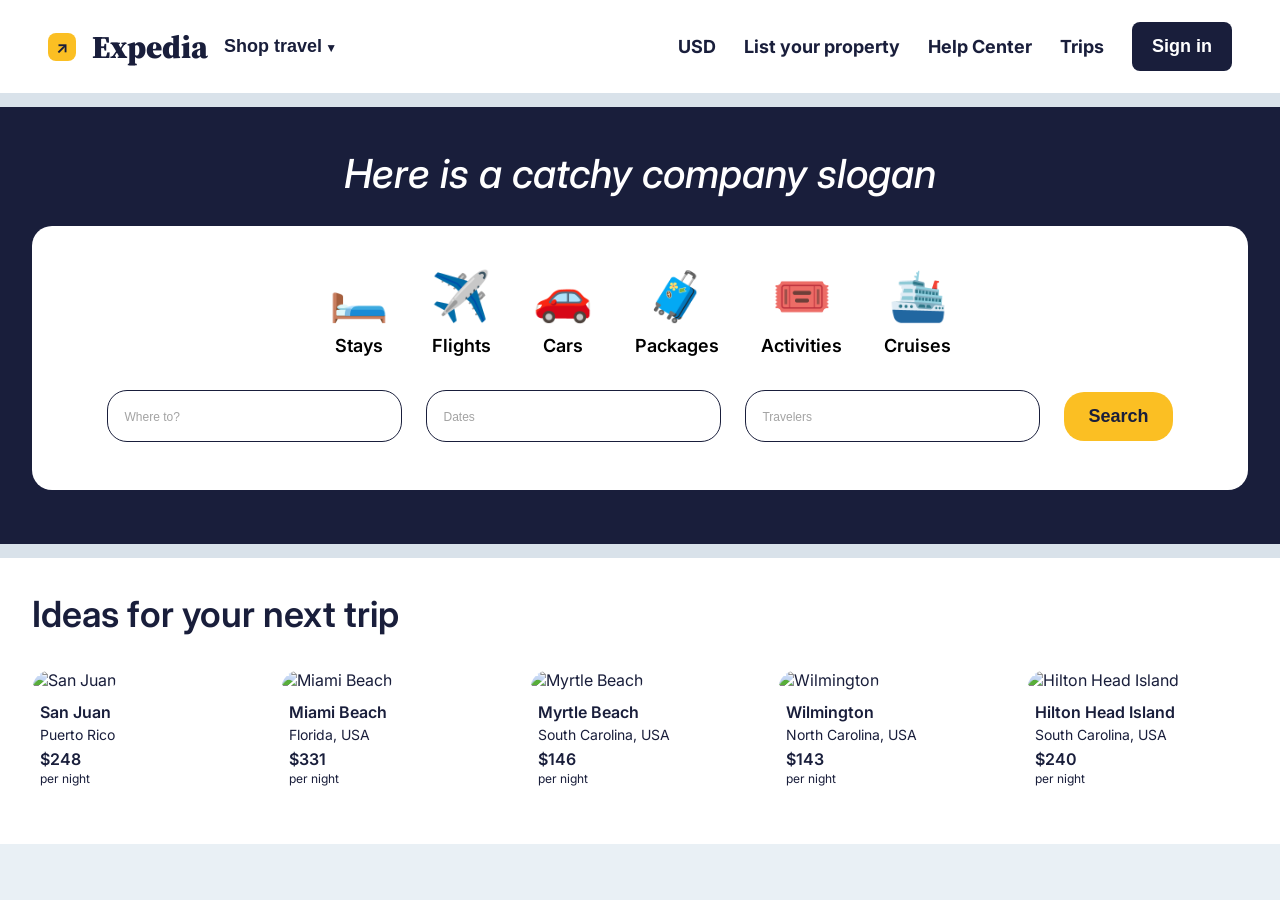
==== index.html @ 239801f4 "Add files via upload" ====
<!DOCTYPE html>
<html lang="en">
<head>
  <meta charset="UTF-8" />
  <meta name="viewport" content="width=device-width, initial-scale=1.0" />

  <!-- Title shown on browser tab -->
  <title>Expedia Home Page Mockup</title>

  <!-- Connect the CSS file -->
  <link rel="stylesheet" href="style.css" />

  <!-- Google Fonts for a similar look -->
  <link rel="preconnect" href="https://fonts.googleapis.com" />
  <link rel="preconnect" href="https://fonts.gstatic.com" crossorigin />
  <link
    href="https://fonts.googleapis.com/css2?family=Inter:wght@300;400;500;600;700;900&family=Source+Serif+4:wght@900&display=swap"
    rel="stylesheet"
  />
</head>
<body>
  <!-- Main page wrapper -->
  <div class="page">

    <!-- Top navigation bar -->
    <header class="navbar">
      <div class="navbar-left">
        <div class="logo-box">↗</div>
        <h1 class="logo-text">Expedia</h1>
        <button class="nav-link dropdown-button">Shop travel</button>
      </div>

      <nav class="navbar-right">
        <a href="#" class="nav-link">USD</a>
        <a href="#" class="nav-link">List your property</a>
        <a href="#" class="nav-link">Help Center</a>
        <a href="#" class="nav-link">Trips</a>
        <button class="sign-in-button">Sign in</button>
      </nav>
    </header>

    <!-- Dark blue hero section -->
    <section class="hero">
      <h2 class="hero-title">Here is a catchy company slogan</h2>

      <!-- White search card -->
      <div class="search-card">

        <!-- Travel category row -->
        <div class="category-row">
          <div class="category-item">
            <div class="category-icon">🛏️</div>
            <p>Stays</p>
          </div>

          <div class="category-item">
            <div class="category-icon">✈️</div>
            <p>Flights</p>
          </div>

          <div class="category-item">
            <div class="category-icon">🚗</div>
            <p>Cars</p>
          </div>

          <div class="category-item">
            <div class="category-icon">🧳</div>
            <p>Packages</p>
          </div>

          <div class="category-item">
            <div class="category-icon">🎟️</div>
            <p>Activities</p>
          </div>

          <div class="category-item">
            <div class="category-icon">🛳️</div>
            <p>Cruises</p>
          </div>
        </div>

        <!-- Search form row -->
        <form class="search-form">
          <input type="text" placeholder="Where to?" />
          <input type="text" placeholder="Dates" />
          <input type="text" placeholder="Travelers" />
          <button type="submit" class="search-button">Search</button>
        </form>
      </div>
    </section>

    <!-- Trip ideas section -->
    <section class="trip-section">
      <h2 class="section-title">Ideas for your next trip</h2>

      <div class="trip-grid">
        <article class="trip-card">
          <img src="images/san-juan.jpg" alt="San Juan" />
          <div class="trip-info">
            <h3>San Juan</h3>
            <p class="location">Puerto Rico</p>
            <p class="price">$248</p>
            <p class="note">per night</p>
          </div>
        </article>

        <article class="trip-card">
          <img src="images/miami.jpg" alt="Miami Beach" />
          <div class="trip-info">
            <h3>Miami Beach</h3>
            <p class="location">Florida, USA</p>
            <p class="price">$331</p>
            <p class="note">per night</p>
          </div>
        </article>

        <article class="trip-card">
          <img src="images/myrtle.jpg" alt="Myrtle Beach" />
          <div class="trip-info">
            <h3>Myrtle Beach</h3>
            <p class="location">South Carolina, USA</p>
            <p class="price">$146</p>
            <p class="note">per night</p>
          </div>
        </article>

        <article class="trip-card">
          <img src="images/wilmington.jpg" alt="Wilmington" />
          <div class="trip-info">
            <h3>Wilmington</h3>
            <p class="location">North Carolina, USA</p>
            <p class="price">$143</p>
            <p class="note">per night</p>
          </div>
        </article>

        <article class="trip-card">
          <img src="images/hilton-head.jpg" alt="Hilton Head Island" />
          <div class="trip-info">
            <h3>Hilton Head Island</h3>
            <p class="location">South Carolina, USA</p>
            <p class="price">$240</p>
            <p class="note">per night</p>
          </div>
        </article>
      </div>
    </section>
  </div>
</body>
</html>
---- style.css ----
/* Reset default browser spacing */
* {
  margin: 0;
  padding: 0;
  box-sizing: border-box;
}

/* Whole page background and default font */
body {
  background-color: #e9f0f5;
  font-family: 'Inter', sans-serif;
  color: #191e3b;
}

/* Main wrapper */
.page {
  width: 100%;
}

/* ---------------- NAVBAR ---------------- */

.navbar {
  background-color: white;
  display: flex;
  justify-content: space-between;
  align-items: center;
  padding: 22px 48px;
}

.navbar-left {
  display: flex;
  align-items: center;
  gap: 16px;
}

.logo-box {
  width: 28px;
  height: 28px;
  border-radius: 8px;
  background-color: #fbbf23;
  color: #191e3b;
  display: flex;
  align-items: center;
  justify-content: center;
  font-weight: 700;
}

.logo-text {
  font-family: 'Source Serif 4', serif;
  font-size: 32px;
  font-weight: 900;
  color: #191e3b;
}

.navbar-right {
  display: flex;
  align-items: center;
  gap: 28px;
}

.nav-link {
  background: none;
  border: none;
  text-decoration: none;
  color: #191e3b;
  font-size: 18px;
  font-weight: 700;
  cursor: pointer;
}

.dropdown-button::after {
  content: " ▼";
  font-size: 12px;
}

.sign-in-button {
  background-color: #191e3b;
  color: white;
  border: none;
  border-radius: 8px;
  padding: 14px 20px;
  font-size: 18px;
  font-weight: 700;
  cursor: pointer;
}

/* ---------------- HERO ---------------- */

.hero {
  background-color: #191e3b;
  padding: 42px 32px 54px;
  border-top: 14px solid #d9e2ea;
  border-bottom: 14px solid #d9e2ea;
}

.hero-title {
  text-align: center;
  color: white;
  font-size: 40px;
  font-style: italic;
  font-weight: 500;
  margin-bottom: 28px;
}

/* White card in hero */
.search-card {
  background-color: white;
  max-width: 1290px;
  margin: 0 auto;
  border-radius: 20px;
  padding: 40px 48px 48px;
}

/* Category row */
.category-row {
  display: flex;
  justify-content: center;
  align-items: center;
  gap: 42px;
  margin-bottom: 34px;
  flex-wrap: wrap;
}

.category-item {
  text-align: center;
}

.category-icon {
  font-size: 48px;
  margin-bottom: 10px;
}

.category-item p {
  font-size: 18px;
  font-weight: 600;
  color: black;
}

/* Search row */
.search-form {
  display: flex;
  justify-content: center;
  align-items: center;
  gap: 24px;
  flex-wrap: wrap;
}

.search-form input {
  width: 295px;
  height: 52px;
  border: 1px solid #191e3b;
  border-radius: 20px;
  padding: 0 16px;
  font-size: 14px;
  font-weight: 300;
  color: #191e3b;
  outline: none;
}

.search-form input::placeholder {
  color: #a3a3a3;
  font-size: 12px;
  font-weight: 300;
}

.search-button {
  background-color: #fbbf23;
  color: #191e3b;
  border: none;
  border-radius: 20px;
  padding: 14px 24px;
  font-size: 18px;
  font-weight: 700;
  cursor: pointer;
}

/* ---------------- TRIP SECTION ---------------- */

.trip-section {
  background-color: white;
  padding: 34px 32px 50px;
}

.section-title {
  font-size: 36px;
  font-weight: 600;
  color: #191e3b;
  margin-bottom: 34px;
  max-width: 1440px;
  margin-left: auto;
  margin-right: auto;
}

/* Card layout */
.trip-grid {
  max-width: 1440px;
  margin: 0 auto;
  display: grid;
  grid-template-columns: repeat(5, 1fr);
  gap: 28px;
}

.trip-card {
  border-radius: 20px;
  overflow: hidden;
  background-color: white;
}

.trip-card img {
  width: 100%;
  height: 225px;
  object-fit: cover;
  border-radius: 10px;
}

.trip-info {
  padding: 12px 8px 8px;
}

.trip-info h3 {
  font-size: 16px;
  font-weight: 600;
  color: #191e3b;
  margin-bottom: 4px;
}

.trip-info .location {
  font-size: 14px;
  font-weight: 400;
  color: #191e3b;
  margin-bottom: 6px;
}

.trip-info .price {
  font-size: 16px;
  font-weight: 600;
  color: #191e3b;
  margin-bottom: 2px;
}

.trip-info .note {
  font-size: 12px;
  font-weight: 400;
  color: #191e3b;
}

/* ---------------- RESPONSIVE ---------------- */

@media (max-width: 1200px) {
  .trip-grid {
    grid-template-columns: repeat(3, 1fr);
  }
}

@media (max-width: 900px) {
  .navbar {
    flex-direction: column;
    align-items: flex-start;
    gap: 20px;
  }

  .navbar-right {
    flex-wrap: wrap;
    gap: 16px;
  }

  .trip-grid {
    grid-template-columns: repeat(2, 1fr);
  }

  .hero-title {
    font-size: 32px;
  }
}

@media (max-width: 600px) {
  .trip-grid {
    grid-template-columns: 1fr;
  }

  .search-form input {
    width: 100%;
  }

  .search-card {
    padding: 28px 20px 32px;
  }

  .navbar {
    padding: 20px;
  }

  .hero {
    padding: 30px 16px 40px;
  }

  .trip-section {
    padding: 26px 16px 40px;
  }

  .section-title {
    font-size: 28px;
  }
}
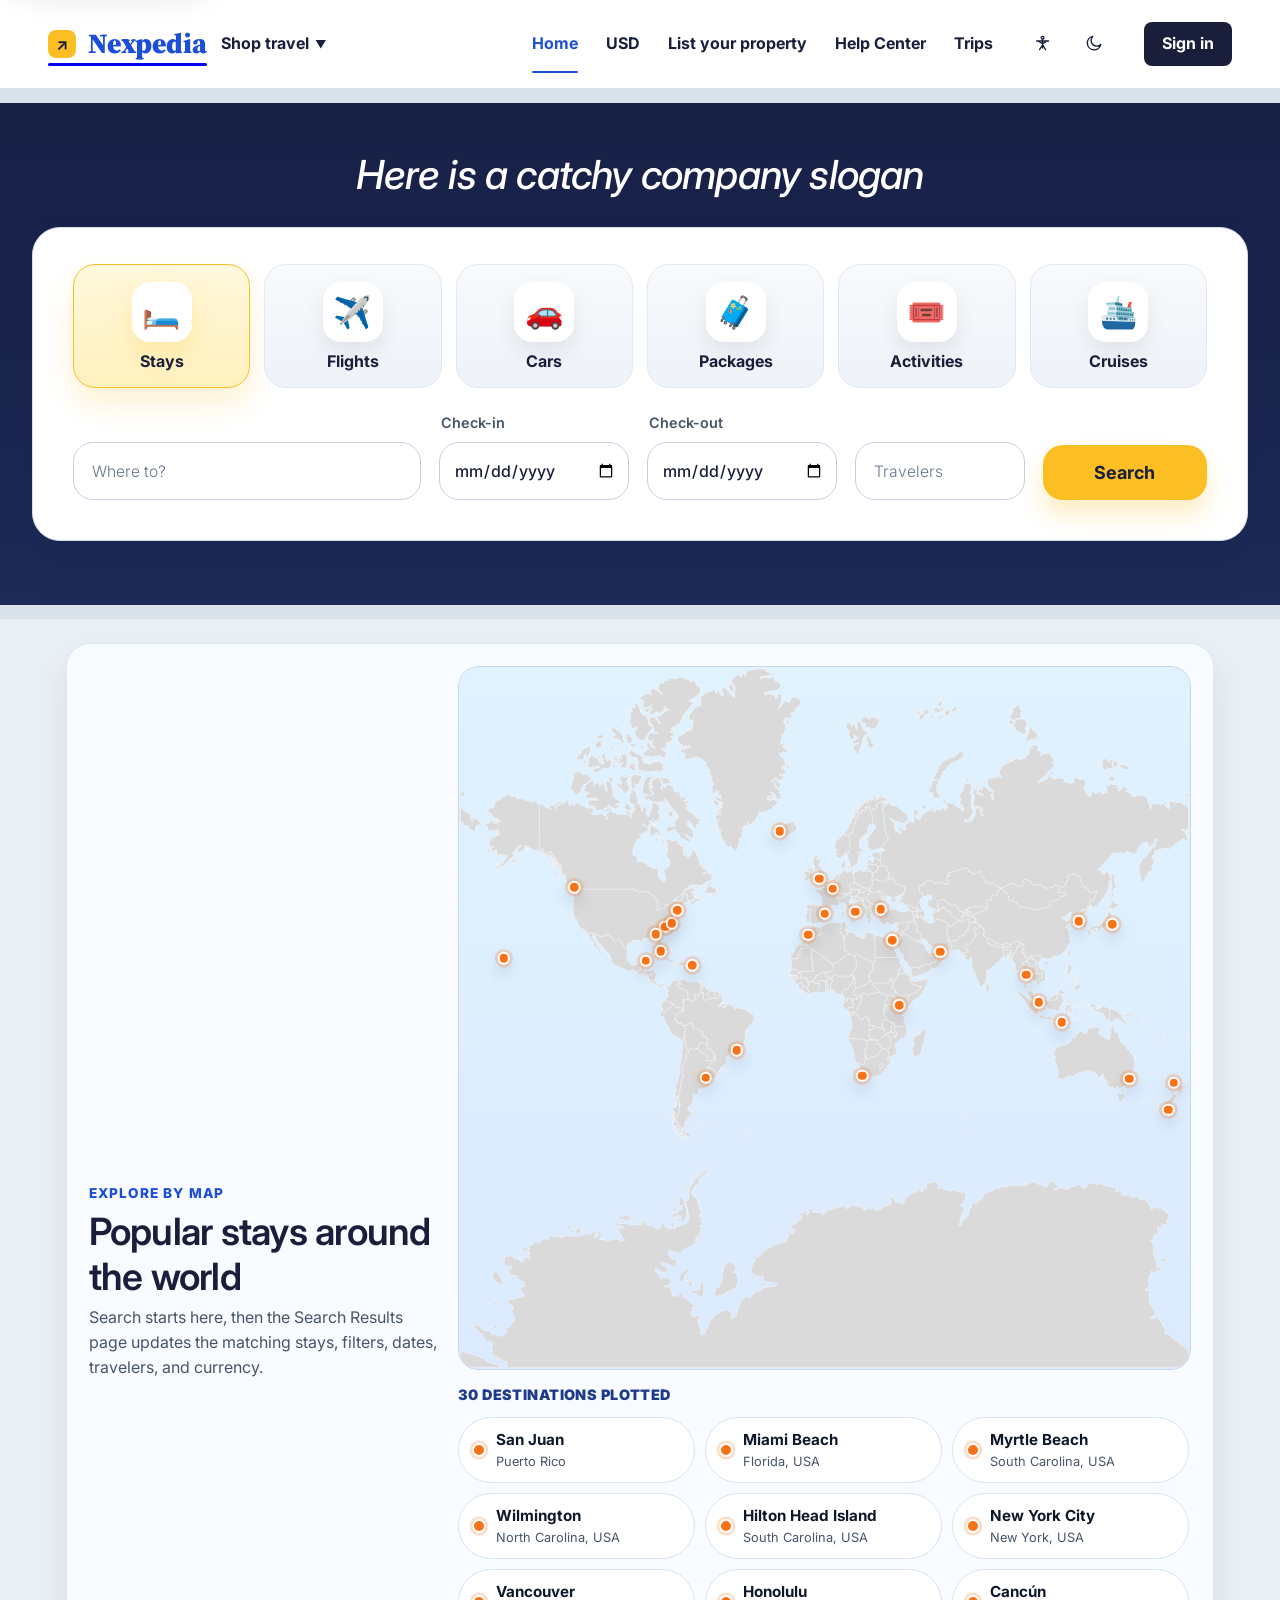
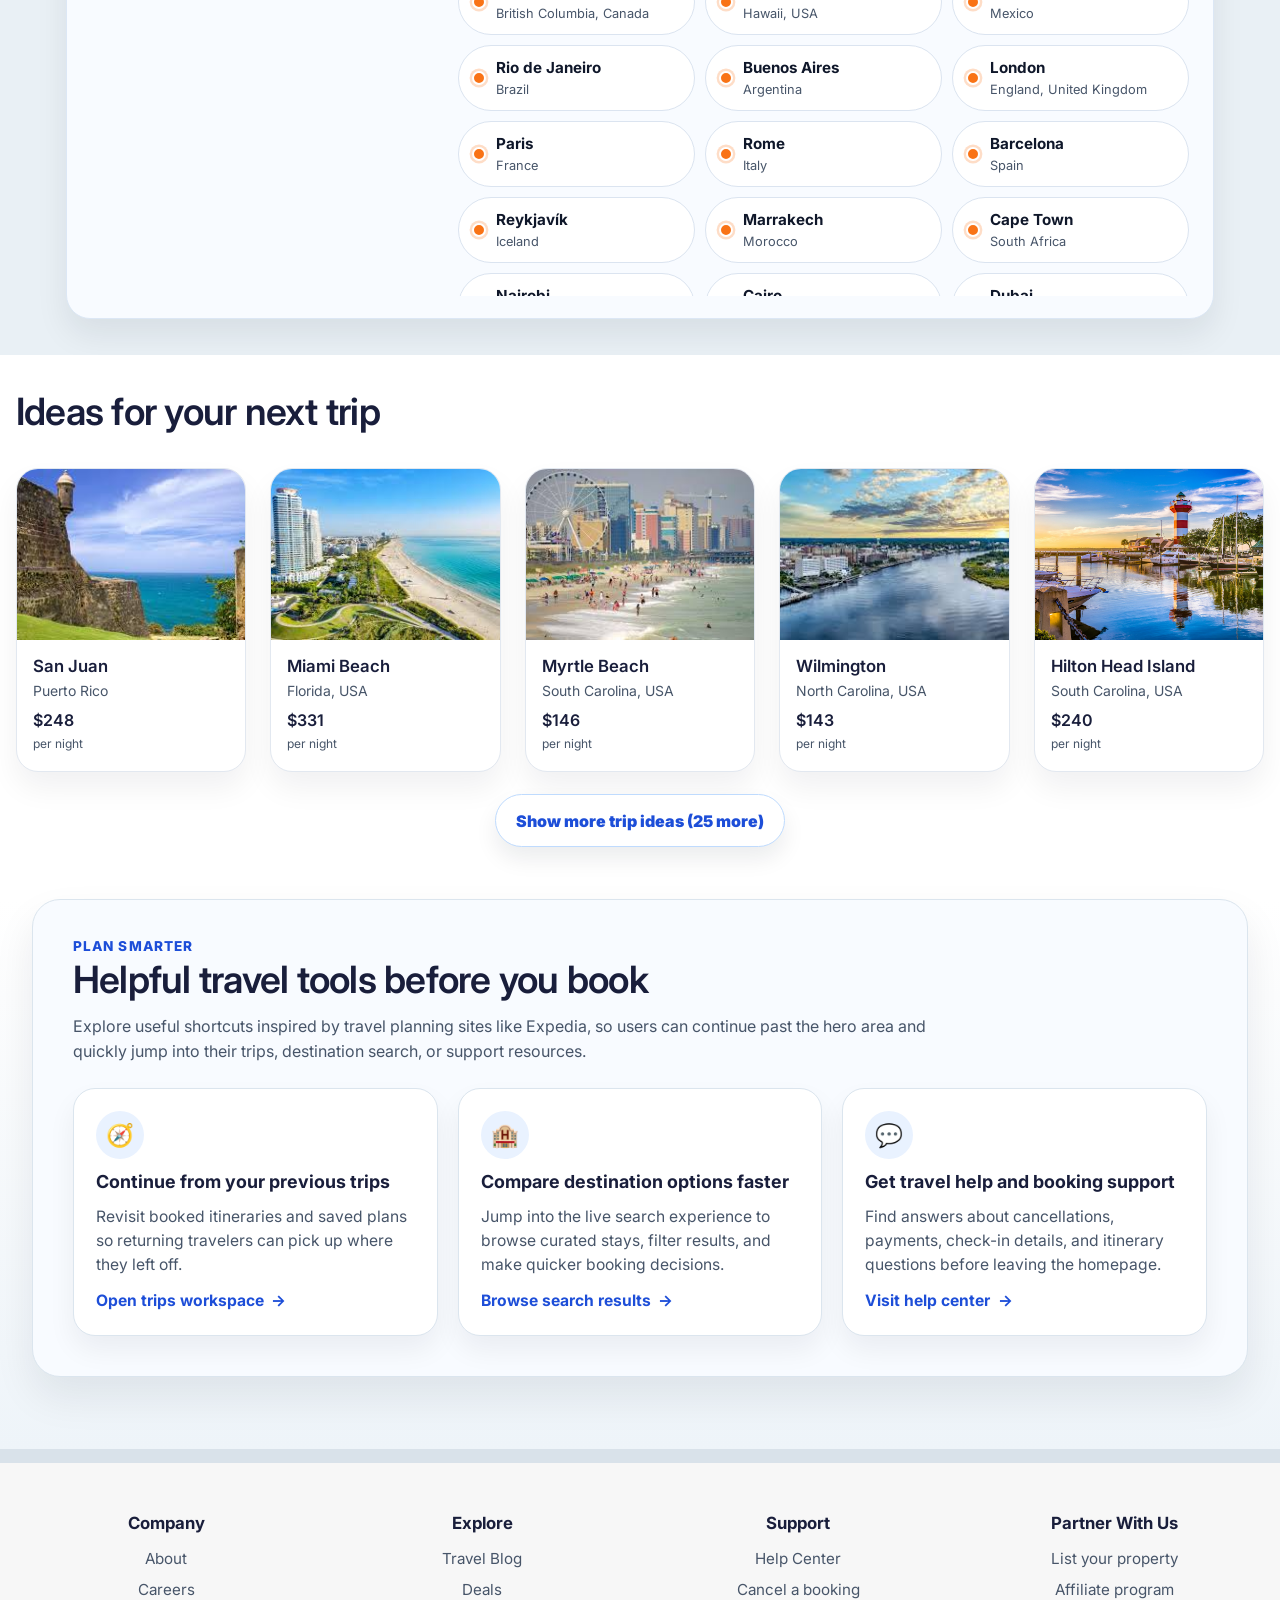
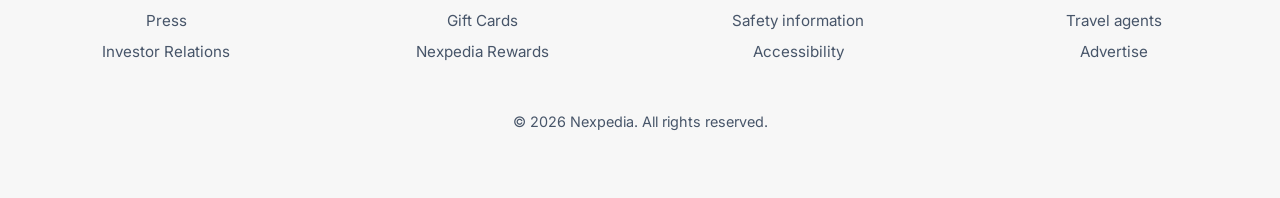
==== commit 4015698c: "Update README.md and Redirect function in index" ====
--- a/index.html
+++ b/index.html
@@ -3,148 +3,18 @@
 <head>
   <meta charset="UTF-8" />
   <meta name="viewport" content="width=device-width, initial-scale=1.0" />
+  <title>Travel Website</title>
 
-  <!-- Title shown on browser tab -->
-  <title>Expedia Home Page Mockup</title>
+  <meta http-equiv="refresh" content="0; url=Homepage/index.html" />
 
-  <!-- Connect the CSS file -->
-  <link rel="stylesheet" href="style.css" />
-
-  <!-- Google Fonts for a similar look -->
-  <link rel="preconnect" href="https://fonts.googleapis.com" />
-  <link rel="preconnect" href="https://fonts.gstatic.com" crossorigin />
-  <link
-    href="https://fonts.googleapis.com/css2?family=Inter:wght@300;400;500;600;700;900&family=Source+Serif+4:wght@900&display=swap"
-    rel="stylesheet"
-  />
+  <script>
+    window.location.href = "Homepage/index.html";
+  </script>
 </head>
 <body>
-  <!-- Main page wrapper -->
-  <div class="page">
-
-    <!-- Top navigation bar -->
-    <header class="navbar">
-      <div class="navbar-left">
-        <div class="logo-box">↗</div>
-        <h1 class="logo-text">Expedia</h1>
-        <button class="nav-link dropdown-button">Shop travel</button>
-      </div>
-
-      <nav class="navbar-right">
-        <a href="#" class="nav-link">USD</a>
-        <a href="#" class="nav-link">List your property</a>
-        <a href="#" class="nav-link">Help Center</a>
-        <a href="#" class="nav-link">Trips</a>
-        <button class="sign-in-button">Sign in</button>
-      </nav>
-    </header>
-
-    <!-- Dark blue hero section -->
-    <section class="hero">
-      <h2 class="hero-title">Here is a catchy company slogan</h2>
-
-      <!-- White search card -->
-      <div class="search-card">
-
-        <!-- Travel category row -->
-        <div class="category-row">
-          <div class="category-item">
-            <div class="category-icon">🛏️</div>
-            <p>Stays</p>
-          </div>
-
-          <div class="category-item">
-            <div class="category-icon">✈️</div>
-            <p>Flights</p>
-          </div>
-
-          <div class="category-item">
-            <div class="category-icon">🚗</div>
-            <p>Cars</p>
-          </div>
-
-          <div class="category-item">
-            <div class="category-icon">🧳</div>
-            <p>Packages</p>
-          </div>
-
-          <div class="category-item">
-            <div class="category-icon">🎟️</div>
-            <p>Activities</p>
-          </div>
-
-          <div class="category-item">
-            <div class="category-icon">🛳️</div>
-            <p>Cruises</p>
-          </div>
-        </div>
-
-        <!-- Search form row -->
-        <form class="search-form">
-          <input type="text" placeholder="Where to?" />
-          <input type="text" placeholder="Dates" />
-          <input type="text" placeholder="Travelers" />
-          <button type="submit" class="search-button">Search</button>
-        </form>
-      </div>
-    </section>
-
-    <!-- Trip ideas section -->
-    <section class="trip-section">
-      <h2 class="section-title">Ideas for your next trip</h2>
-
-      <div class="trip-grid">
-        <article class="trip-card">
-          <img src="images/san-juan.jpg" alt="San Juan" />
-          <div class="trip-info">
-            <h3>San Juan</h3>
-            <p class="location">Puerto Rico</p>
-            <p class="price">$248</p>
-            <p class="note">per night</p>
-          </div>
-        </article>
-
-        <article class="trip-card">
-          <img src="images/miami.jpg" alt="Miami Beach" />
-          <div class="trip-info">
-            <h3>Miami Beach</h3>
-            <p class="location">Florida, USA</p>
-            <p class="price">$331</p>
-            <p class="note">per night</p>
-          </div>
-        </article>
-
-        <article class="trip-card">
-          <img src="images/myrtle.jpg" alt="Myrtle Beach" />
-          <div class="trip-info">
-            <h3>Myrtle Beach</h3>
-            <p class="location">South Carolina, USA</p>
-            <p class="price">$146</p>
-            <p class="note">per night</p>
-          </div>
-        </article>
-
-        <article class="trip-card">
-          <img src="images/wilmington.jpg" alt="Wilmington" />
-          <div class="trip-info">
-            <h3>Wilmington</h3>
-            <p class="location">North Carolina, USA</p>
-            <p class="price">$143</p>
-            <p class="note">per night</p>
-          </div>
-        </article>
-
-        <article class="trip-card">
-          <img src="images/hilton-head.jpg" alt="Hilton Head Island" />
-          <div class="trip-info">
-            <h3>Hilton Head Island</h3>
-            <p class="location">South Carolina, USA</p>
-            <p class="price">$240</p>
-            <p class="note">per night</p>
-          </div>
-        </article>
-      </div>
-    </section>
-  </div>
+  <p>
+    Redirecting to the homepage...
+    <a href="Homepage/index.html">Click here if you are not redirected.</a>
+  </p>
 </body>
 </html>
